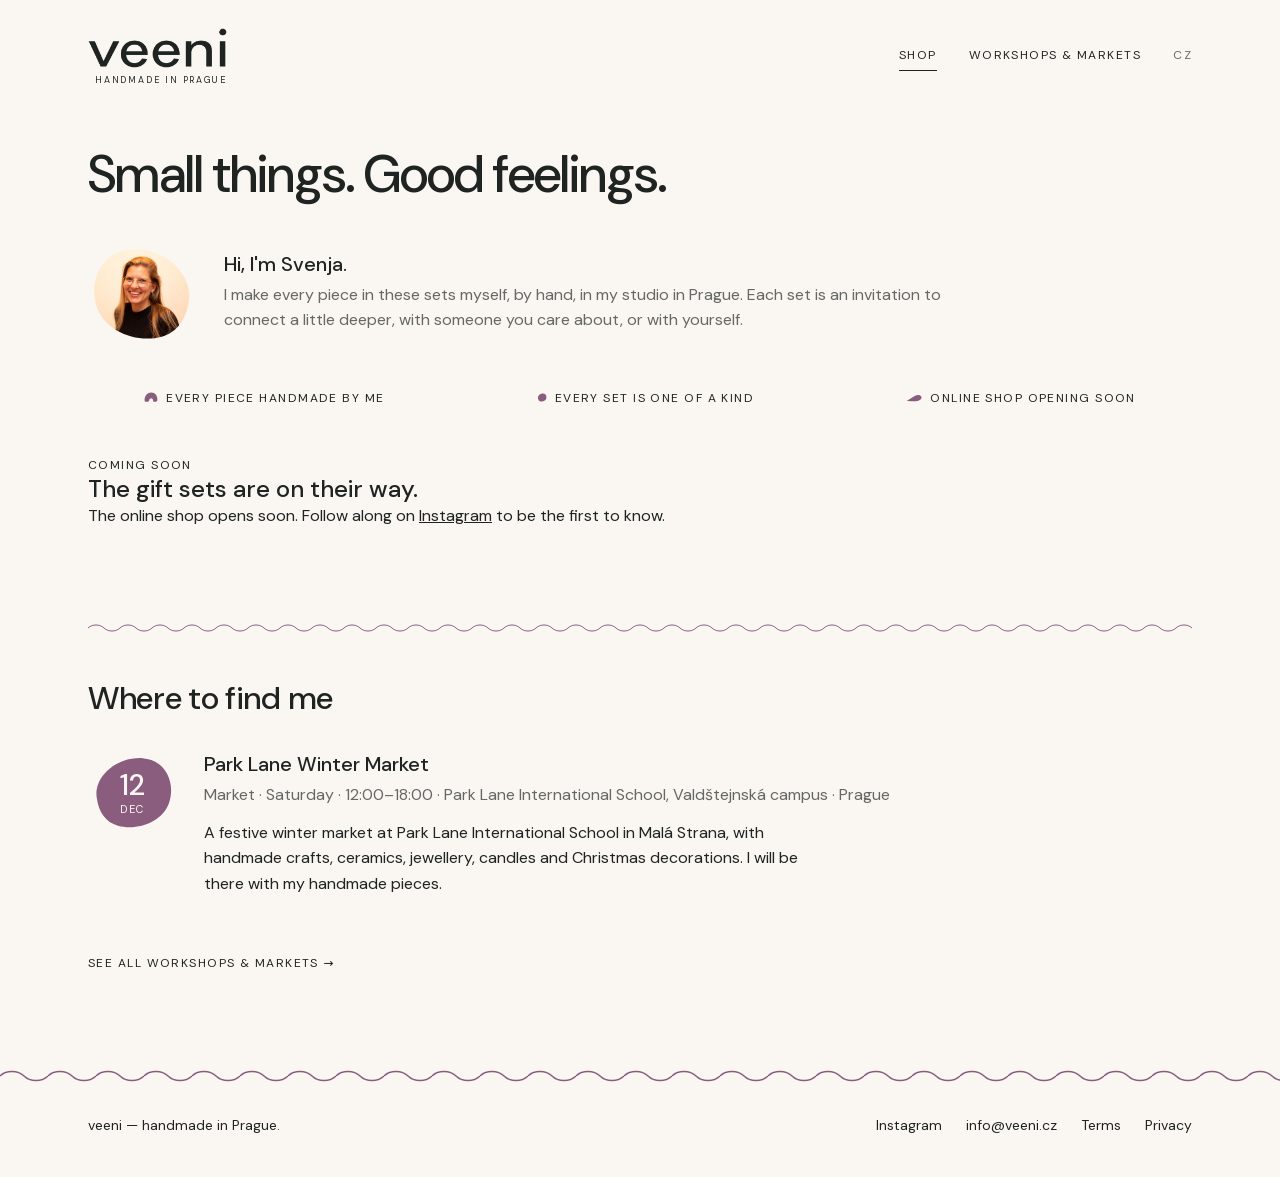
==== index.html @ 8007b158 "Shop page: only dates in the next two weeks Co-Authored-By: Claude Opus 5.5 <noreply@anthropic.com>" ====
<!doctype html>
<html lang="en">
<head>
  <meta charset="utf-8">
  <meta name="viewport" content="width=device-width, initial-scale=1">
  <title>veeni · Handmade in Prague</title>
  <meta name="description" content="Handmade gift sets from Prague. Small things. Good feelings.">
  <meta property="og:type" content="website">
  <meta property="og:site_name" content="veeni">
  <meta property="og:title" content="veeni · Handmade in Prague">
  <meta property="og:description" content="Handmade gift sets from Prague. Small things. Good feelings.">
  <meta property="og:image" content="https://veeni.cz/images/share.jpg">
  <meta property="og:image:width" content="1200">
  <meta property="og:image:height" content="630">
  <meta name="twitter:card" content="summary_large_image">
  <link rel="icon" href="images/favicon-plum.svg?v=2" type="image/svg+xml">
  <link rel="stylesheet" href="assets/style.css?v=117">
</head>
<body data-page="shop" data-title="title.shop">
  <main class="wrap">
    <div class="page-head">
      <h1 data-t="home.title" data-split></h1>
    </div>
    <section class="hello">
      <img src="images/svenja.jpg" alt="Svenja" width="112" height="112">
      <div>
        <h2 data-t="home.helloTitle"></h2>
        <p data-t="home.hello"></p>
      </div>
    </section>
    <ul class="promises label">
      <li data-t="home.promise1"></li>
      <li data-t="home.promise2"></li>
      <li data-t="home.promise3" id="promise-shipping"></li>
    </ul>
    <div class="set-grid" id="set-grid"></div>

    <!-- Filled by shop.js with the next few workshops and markets; stays hidden when nothing is coming up. -->
    <section class="next-workshop" id="next-workshop" hidden>
      <h2 data-t="home.workshopTitle"></h2>
      <div class="events" id="next-workshop-event"></div>
      <p class="next-workshop-all"><a class="label" href="calendar.html"><span data-t="home.workshopAll"></span> →</a></p>
    </section>
  </main>

  <script src="assets/config.js?v=117"></script>
  <script src="assets/i18n.js?v=117"></script>
  <script src="assets/site.js?v=117"></script>
  <script src="assets/shop.js?v=117"></script>
</body>
</html>
---- assets/style.css ----
/* DM Sans, served from the site itself (no request to Google). One variable file per character set,
   covering weights 400 and 500; licence in fonts/OFL.txt. */
@font-face {
  font-family: "DM Sans";
  font-style: normal;
  font-weight: 400 500;
  font-display: swap;
  src: url("fonts/dm-sans-latin-ext.woff2") format("woff2");
  unicode-range: U+0100-02BA, U+02BD-02C5, U+02C7-02CC, U+02CE-02D7, U+02DD-02FF, U+0304, U+0308, U+0329, U+1D00-1DBF, U+1E00-1E9F, U+1EF2-1EFF, U+2020, U+20A0-20AB, U+20AD-20C4, U+2113, U+2C60-2C7F, U+A720-A7FF;
}

@font-face {
  font-family: "DM Sans";
  font-style: normal;
  font-weight: 400 500;
  font-display: swap;
  src: url("fonts/dm-sans-latin.woff2") format("woff2");
  unicode-range: U+0000-00FF, U+0131, U+0152-0153, U+02BB-02BC, U+02C6, U+02DA, U+02DC, U+0304, U+0308, U+0329, U+2000-206F, U+20AC, U+2122, U+2191, U+2193, U+2212, U+2215, U+FEFF, U+FFFD;
}

:root {
  --paper: #FAF7F2;
  --white: #FFFFFF;
  --ink: #1F2422;
  --ink-soft: rgba(31, 36, 34, 0.68);
  --kraft-light: #ECE4D7;
  --line: #C8BBA7;
  --line-dark: #B6A78F;
  --plum: #8A5C7D;
  --overlay: rgba(31, 36, 34, 0.32);
  --danger: #8C2828;

  /* Signature shapes from the brand board, used as masks so their colour comes from the tokens above. */
  --shape-pebble: url("data:image/svg+xml,%3Csvg xmlns='http://www.w3.org/2000/svg' viewBox='0 0 100 90'%3E%3Cpath d='M10 52C6 28 32 4 62 6c26 2 38 28 30 52-8 22-36 32-58 26C20 80 12 68 10 52Z'/%3E%3C/svg%3E");
  --shape-pebble-mirrored: url("data:image/svg+xml,%3Csvg xmlns='http://www.w3.org/2000/svg' viewBox='0 0 100 90'%3E%3Cpath d='M90 52C94 28 68 4 38 6c-26 2-38 28-30 52 8 22 36 32 58 26C80 80 88 68 90 52Z'/%3E%3C/svg%3E");
  --shape-arch: url("data:image/svg+xml,%3Csvg xmlns='http://www.w3.org/2000/svg' viewBox='0 0 100 72'%3E%3Cpath d='M4 63C2 31 21 4 51 4c30 0 47 24 45 56q-1 10-10 10H71q-6 0-6-7c0-11-6-18-14-18s-14 7-15 17q0 8-8 8H12Q4 70 4 63Z'/%3E%3C/svg%3E");
  --shape-leaf: url("data:image/svg+xml,%3Csvg xmlns='http://www.w3.org/2000/svg' viewBox='0 0 100 50'%3E%3Cpath d='M3 42C28 34 48 8 76 6c14-1 22 8 21 18-2 14-20 22-42 22-18 0-36-1-52-4Z'/%3E%3C/svg%3E");
  --shape-wave: url("data:image/svg+xml,%3Csvg xmlns='http://www.w3.org/2000/svg' viewBox='0 0 48 12'%3E%3Cpath d='M0 6c6-6 18-6 24 0s18 6 24 0' fill='none' stroke='black' stroke-width='1.5'/%3E%3C/svg%3E");

  --font: "DM Sans", system-ui, sans-serif;
  --gutter: clamp(16px, 4vw, 48px);
  --max: 1200px;
}

*,
*::before,
*::after {
  box-sizing: border-box;
}

/* Page transitions (Chrome, Edge, Safari): a soft fade between pages, and the gift set photo
   glides from the shop grid into place. Off for people who prefer reduced motion. */
@media (prefers-reduced-motion: no-preference) {
  @view-transition {
    navigation: auto;
  }
}

::view-transition-old(root),
::view-transition-new(root) {
  animation-duration: 0.25s;
}

::view-transition-group(set-photo) {
  animation-duration: 0.45s;
  animation-timing-function: cubic-bezier(0.2, 0.7, 0.2, 1);
}

.site-header {
  view-transition-name: site-header;
}

.set-photo-main {
  view-transition-name: set-photo;
}

/* The gift set text and the smaller photos fade in together while the main photo glides into place. */
@media (prefers-reduced-motion: no-preference) {
  .set-info.is-filled,
  .set-photos .photo:not(.set-photo-main) {
    animation: veeni-fade 0.4s ease-out 0.1s both;
  }
}

@keyframes veeni-fade {
  from {
    opacity: 0;
  }
}

html {
  -webkit-text-size-adjust: 100%;
}

body {
  margin: 0;
  background: var(--paper);
  color: var(--ink);
  font: 400 16px/1.6 var(--font);
  -webkit-font-smoothing: antialiased;
  /* Safety net: the hidden bag panel must never let the page shift sideways on phones. */
  overflow-x: clip;
}

img {
  display: block;
  max-width: 100%;
}

a {
  color: inherit;
}

h1,
h2,
h3 {
  font-weight: 500;
  line-height: 1.15;
  margin: 0;
}

p {
  margin: 0;
}

button,
input,
select {
  font: inherit;
  color: inherit;
  letter-spacing: inherit;
  text-transform: inherit;
}

:focus-visible {
  outline: 2px solid var(--ink);
  outline-offset: 2px;
}

.label {
  font-size: 12px;
  letter-spacing: 0.12em;
  text-transform: uppercase;
}

.muted {
  color: var(--ink-soft);
}

.wrap {
  max-width: var(--max);
  margin: 0 auto;
  padding-left: var(--gutter);
  padding-right: var(--gutter);
}

main {
  min-height: 60vh;
  padding-bottom: 96px;
}

/* Test mode band */

.test-band {
  margin: 0;
  padding: 8px var(--gutter);
  background: var(--plum);
  color: var(--paper);
  text-align: center;
}

.test-band a {
  color: inherit;
}

/* Header */

.site-header .wrap {
  display: flex;
  align-items: center;
  justify-content: space-between;
  gap: 24px;
  padding-top: 28px;
  padding-bottom: 28px;
}

.site-logo {
  display: inline-flex;
  flex-direction: column;
  align-items: flex-start;
  gap: 8px;
  text-decoration: none;
}

.site-logo img {
  height: 40px;
  width: auto;
}

/* Lockup from the brand board: wordmark with "HANDMADE IN PRAGUE" underneath */
/* Font size is fitted to the logo width by site.js (fitTagline); 9px is the starting point. */
.site-tagline {
  display: block;
  font-size: 9px;
  line-height: 1;
  letter-spacing: 0.2em;
  text-transform: uppercase;
  white-space: nowrap;
  margin-right: -0.2em;
}

.site-nav {
  display: flex;
  flex-wrap: wrap;
  align-items: center;
  gap: clamp(14px, 3vw, 32px);
}

.site-nav a,
.site-nav button {
  white-space: nowrap;
  background: none;
  border: 0;
  padding: 4px 0;
  cursor: pointer;
  text-decoration: none;
  border-bottom: 1px solid transparent;
}

.site-nav a:hover,
.site-nav button:hover,
.site-nav a[aria-current="page"] {
  border-bottom-color: var(--ink);
}

.bag-toggle {
  position: relative;
  display: inline-flex;
  align-items: center;
}

.bag-toggle svg {
  display: block;
}

.site-nav .bag-toggle:hover {
  border-bottom-color: transparent;
  opacity: 0.7;
}

.bag-count {
  position: absolute;
  top: -2px;
  right: -8px;
  min-width: 16px;
  height: 16px;
  padding: 0 4px;
  border-radius: 8px;
  background: var(--ink);
  color: var(--paper);
  font-size: 10px;
  line-height: 16px;
  letter-spacing: 0;
  text-align: center;
}

.bag-count:empty {
  display: none;
}

.lang-switch {
  color: var(--ink-soft);
}

/* Page heads */

.page-head {
  padding: 32px 0 40px;
  max-width: 40rem;
}

.page-head h1 {
  font-size: clamp(32px, 5vw, 52px);
  letter-spacing: -0.02em;
}

.page-head .label {
  margin-bottom: 16px;
}

.page-head p:last-child {
  margin-top: 16px;
  font-size: 18px;
}

/* Next workshop on the shop page */

.next-workshop {
  margin-top: 96px;
}

.next-workshop::before {
  content: "";
  display: block;
  height: 8px;
  margin-bottom: 48px;
  background: var(--plum);
  -webkit-mask: var(--shape-wave) left center / 32px 8px repeat-x;
  mask: var(--shape-wave) left center / 32px 8px repeat-x;
}

.next-workshop h2 {
  font-size: clamp(24px, 3vw, 32px);
  letter-spacing: -0.01em;
}

.next-workshop .events {
  margin-top: 8px;
}

.next-workshop-all {
  margin-top: 24px;
}

.next-workshop-all a {
  text-decoration: none;
}

.next-workshop-all a:hover {
  text-decoration: underline;
  text-underline-offset: 4px;
}

/* Personal hello */

.hello {
  display: flex;
  align-items: center;
  gap: 24px;
  max-width: 56rem;
  margin-top: -8px;
}

.hello img {
  width: 112px;
  height: 112px;
  object-fit: cover;
  flex: none;
  -webkit-mask: var(--shape-pebble-mirrored) center / 100% 100% no-repeat;
  mask: var(--shape-pebble-mirrored) center / 100% 100% no-repeat;
}

.hello h2 {
  font-size: 20px;
  margin-bottom: 6px;
}

.hello p {
  color: var(--ink-soft);
}

.promises {
  display: flex;
  flex-wrap: wrap;
  justify-content: space-around;
  text-align: center;
  gap: 8px 40px;
  margin: 40px 0 48px;
  padding: 0;
  list-style: none;
}

.promises li::before,
.pick:has(input:checked) .pick-name::before {
  content: "";
  display: inline-block;
  width: 10px;
  height: 9px;
  margin-right: 8px;
  background: var(--plum);
  -webkit-mask: var(--shape-pebble) center / contain no-repeat;
  mask: var(--shape-pebble) center / contain no-repeat;
}

.pick:has(input:checked) .pick-name::before {
  margin-right: 6px;
}

/* Each promise gets its own signature shape: arch, pebble, leaf */

.promises li:nth-child(1)::before {
  width: 14px;
  height: 10px;
  -webkit-mask-image: var(--shape-arch);
  mask-image: var(--shape-arch);
}

.promises li:nth-child(3)::before {
  width: 16px;
  height: 8px;
  -webkit-mask-image: var(--shape-leaf);
  mask-image: var(--shape-leaf);
}

/* Buttons */

.button {
  display: inline-flex;
  align-items: center;
  justify-content: center;
  min-height: 52px;
  padding: 0 28px;
  border: 1px solid var(--line);
  background: var(--line);
  color: var(--ink);
  cursor: pointer;
  text-decoration: none;
  transition: background-color 0.2s ease, border-color 0.2s ease;
}

.button:hover {
  background: var(--line-dark);
  border-color: var(--line-dark);
}

.button.secondary {
  background: transparent;
  border-color: var(--ink);
}

.button.secondary:hover {
  background: var(--line);
  border-color: var(--line);
}

.button[disabled] {
  cursor: default;
  background: var(--kraft-light);
  border-color: var(--kraft-light);
  color: var(--ink-soft);
}

.button.block {
  width: 100%;
}

/* Photo placeholder */

.photo {
  position: relative;
  aspect-ratio: 4 / 3;
  background: var(--kraft-light);
  overflow: hidden;
}

.photo img {
  width: 100%;
  height: 100%;
  object-fit: cover;
}

.photo-placeholder {
  position: absolute;
  inset: 0;
  display: grid;
  place-items: center;
  color: var(--line);
}

.tag {
  position: absolute;
  top: 12px;
  left: 12px;
  background: var(--paper);
  padding: 4px 10px;
}

/* Shop grid */

.set-grid {
  display: grid;
  grid-template-columns: repeat(2, minmax(0, 1fr));
  gap: 48px var(--gutter);
}

.set-card {
  text-decoration: none;
}

.set-card .photo {
  margin-bottom: 20px;
}

.set-card h2 {
  font-size: 22px;
}

.set-card .muted {
  margin-top: 6px;
}

.set-card .price {
  margin-top: 12px;
}

.set-card:hover h2 {
  text-decoration: underline;
  text-underline-offset: 4px;
  text-decoration-thickness: 1px;
}

/* Gift set page */

.set-back {
  display: inline-block;
  margin: 16px 0 24px;
  text-decoration: none;
  color: var(--ink-soft);
}

.set-back:hover {
  color: var(--ink);
}

.set-layout {
  display: grid;
  grid-template-columns: minmax(0, 7fr) minmax(0, 5fr);
  gap: clamp(32px, 5vw, 80px);
  align-items: start;
}

.set-photos {
  display: grid;
  grid-template-columns: repeat(2, minmax(0, 1fr));
  gap: 12px;
}

.set-photos .photo:first-child {
  grid-column: 1 / -1;
}

.set-info {
  position: sticky;
  top: 32px;
}

.set-info h1 {
  font-size: clamp(28px, 3.6vw, 40px);
  letter-spacing: -0.015em;
}

.set-info .tagline {
  margin-top: 12px;
  font-size: 18px;
}

.set-info .price {
  margin-top: 16px;
  font-size: 20px;
}

.inside {
  margin: 0;
  padding: 0;
  list-style: none;
}

/* Wave dividers between the items, like the one above the footer */
.inside li::after {
  content: "";
  display: block;
  height: 8px;
  background: var(--plum);
  -webkit-mask: var(--shape-wave) left center / 32px 8px repeat-x;
  mask: var(--shape-wave) left center / 32px 8px repeat-x;
}

.inside-title {
  margin-top: 28px;
  margin-bottom: 10px;
}

.inside li {
  padding-top: 12px;
}

.inside li:first-child {
  padding-top: 0;
}

.inside li::after {
  margin-top: 12px;
}

/* Waves only between items: the footer wave closes the page. */
.inside li:last-child::after {
  display: none;
}

.inside li span {
  display: block;
  color: var(--ink-soft);
}

.picker {
  margin: 28px 0 0;
  padding: 0;
  border: 0;
  min-width: 0;
}

.picker legend {
  padding: 0;
  margin-bottom: 12px;
}

.picker-grid {
  display: grid;
  grid-template-columns: repeat(auto-fill, minmax(96px, 1fr));
  gap: 12px;
}

.pick {
  position: relative;
  display: block;
  cursor: pointer;
}

.pick input {
  position: absolute;
  opacity: 0;
}

.pick .photo {
  aspect-ratio: 4 / 3;
  margin-bottom: 8px;
  outline: 1px solid transparent;
  outline-offset: 3px;
}

.pick:hover .photo {
  outline-color: var(--line);
}

.pick:has(input:checked) .photo {
  outline: 2px solid var(--ink);
}

.pick:has(input:focus-visible) .photo {
  outline: 2px solid var(--ink);
  outline-offset: 5px;
}

.pick-name {
  display: block;
  font-weight: 500;
  font-size: 14px;
}

.pick-meta {
  display: block;
  color: var(--ink-soft);
  font-size: 13px;
  line-height: 1.35;
}

.pick.is-sold {
  cursor: default;
  color: var(--ink-soft);
}

.pick.is-sold .photo {
  opacity: 0.45;
}

.set-add {
  margin-top: 20px;
}

/* Bag drawer */

.bag-backdrop {
  position: fixed;
  inset: 0;
  background: var(--overlay);
  opacity: 0;
  pointer-events: none;
  transition: opacity 0.25s ease;
  z-index: 20;
}

.bag {
  position: fixed;
  top: 0;
  right: 0;
  bottom: 0;
  width: min(420px, 100%);
  background: var(--paper);
  display: flex;
  flex-direction: column;
  transform: translateX(100%);
  transition: transform 0.3s ease;
  z-index: 21;
}

.bag-open .bag-backdrop {
  opacity: 1;
  pointer-events: auto;
}

.bag-open .bag {
  transform: none;
}

.bag-open {
  overflow: hidden;
}

.bag-head {
  display: flex;
  justify-content: space-between;
  align-items: center;
  padding: 28px var(--gutter);
  border-bottom: 1px solid var(--line);
}

.bag-head button {
  background: none;
  border: 0;
  padding: 4px 0;
  cursor: pointer;
}

.bag-body {
  flex: 1;
  overflow-y: auto;
  padding: 0 var(--gutter);
}

.bag-empty {
  padding: 32px 0;
}

.bag-foot {
  padding: 24px var(--gutter) 28px;
  border-top: 1px solid var(--line);
}

/* Line items (bag and checkout) */

.line {
  display: grid;
  grid-template-columns: 72px minmax(0, 1fr) auto;
  gap: 16px;
  padding: 20px 0;
  border-bottom: 1px solid var(--line);
}

.line .photo {
  aspect-ratio: 1;
}

.line-visual .pebble-date {
  width: 72px;
  height: 64px;
}

.line-visual .pebble-date strong {
  font-size: 22px;
}

.qty {
  display: inline-flex;
  border: 1px solid var(--line);
}

.qty button {
  width: 32px;
  height: 32px;
  border: 0;
  background: none;
  cursor: pointer;
}

.qty button[disabled] {
  color: var(--line);
  cursor: default;
}

.qty span {
  min-width: 24px;
  display: grid;
  place-items: center;
}

.line-name {
  font-weight: 500;
}

.line-meta {
  color: var(--ink-soft);
  font-size: 14px;
}

.line-actions {
  display: flex;
  align-items: center;
  gap: 16px;
  margin-top: 10px;
  font-size: 14px;
}

.link-button {
  background: none;
  border: 0;
  padding: 0;
  color: var(--ink-soft);
  text-decoration: underline;
  text-underline-offset: 3px;
  cursor: pointer;
}

.totals {
  display: grid;
  gap: 6px;
}

.totals div {
  display: flex;
  justify-content: space-between;
}

.totals .grand {
  margin-top: 8px;
  padding-top: 12px;
  border-top: 1px solid var(--line);
  font-weight: 500;
}

.totals-note {
  margin: 12px 0 20px;
  font-size: 14px;
}

/* Checkout */

.checkout-layout {
  display: grid;
  grid-template-columns: minmax(0, 7fr) minmax(0, 5fr);
  gap: clamp(32px, 5vw, 80px);
  align-items: start;
}

.fields {
  display: grid;
  grid-template-columns: repeat(2, minmax(0, 1fr));
  gap: 20px 16px;
  margin-top: 24px;
}

.field.full {
  grid-column: 1 / -1;
}

.field label {
  display: block;
  margin-bottom: 8px;
}

.field input {
  width: 100%;
  height: 52px;
  padding: 0 14px;
  border: 1px solid var(--line);
  border-radius: 0;
  background: var(--white);
}

.field input:focus {
  border-color: var(--ink);
  outline: none;
  box-shadow: inset 0 0 0 1px var(--ink);
}

.check {
  display: flex;
  gap: 12px;
  align-items: flex-start;
  margin-top: 20px;
}

.check input {
  width: 20px;
  height: 20px;
  margin: 2px 0 0;
  accent-color: var(--ink);
  flex: none;
}

.form-error {
  margin-top: 20px;
  color: var(--danger);
}

.summary {
  border: 1px solid var(--line);
  padding: 28px;
}

.summary .line:first-of-type {
  border-top: 1px solid var(--line);
  margin-top: 16px;
}

.summary .totals {
  margin-top: 20px;
}

.summary .button {
  margin-top: 24px;
}

/* Payment and thank you */

.narrow {
  max-width: 34rem;
}

.payment-head {
  padding-bottom: 32px;
  max-width: none;
}

.payment-layout {
  display: grid;
  grid-template-columns: 320px minmax(0, 420px);
  grid-template-areas:
    "qr facts"
    "save done"
    "hint .";
  column-gap: clamp(32px, 5vw, 72px);
  row-gap: 12px;
  align-items: start;
}

.payment-qr {
  grid-area: qr;
  width: 100%;
  aspect-ratio: 1;
  border: 1px solid var(--line);
  padding: 12px;
  background: var(--white);
}

.payment-save {
  grid-area: save;
}

.payment-done {
  grid-area: done;
}

/* What happens next: a calm full-width row under the payment */

.next-steps {
  margin-top: 64px;
}

.next-steps::before {
  content: "";
  display: block;
  height: 8px;
  margin-bottom: 40px;
  background: var(--plum);
  -webkit-mask: var(--shape-wave) left center / 32px 8px repeat-x;
  mask: var(--shape-wave) left center / 32px 8px repeat-x;
}

.next-steps ol {
  display: grid;
  grid-template-columns: repeat(3, minmax(0, 1fr));
  gap: 32px;
  margin: 20px 0 0;
  padding: 0;
  list-style: none;
}

.next-steps li {
  color: var(--ink-soft);
}

.next-steps li span {
  display: block;
  margin-bottom: 8px;
  color: var(--plum);
  font-size: 28px;
  font-weight: 500;
  line-height: 1;
}

.payment-hint {
  grid-area: hint;
  font-size: 13px;
  line-height: 1.45;
}

.payment-qr img {
  width: 100%;
  height: 100%;
  object-fit: contain;
}

.payment-facts {
  grid-area: facts;
  align-self: stretch;
  display: flex;
  flex-direction: column;
  margin: 0;
}

/* The rows share the QR code's height, so both columns end on the same line. */
.payment-facts div {
  flex: 1;
  display: flex;
  justify-content: space-between;
  align-items: center;
  gap: 16px;
  padding: 14px 0;
}

/* Lines only between the rows, not above or below them */
.payment-facts div + div {
  border-top: 1px solid var(--line);
}

.payment-facts dt {
  color: var(--ink-soft);
}

.payment-facts dd {
  margin: 0;
  font-weight: 500;
}

/* Thank you */

.thanks {
  max-width: 36rem;
  margin: 0 auto;
  padding: 64px 0 0;
  text-align: center;
}

.thanks-shapes {
  display: flex;
  justify-content: center;
  align-items: flex-end;
  gap: 14px;
  margin-bottom: 32px;
}

.thanks-shapes span {
  display: block;
  background: var(--plum);
}

.thanks-shapes .shape-arch {
  width: 70px;
  height: 50px;
  -webkit-mask: var(--shape-arch) center / contain no-repeat;
  mask: var(--shape-arch) center / contain no-repeat;
}

.thanks h1 {
  font-size: clamp(36px, 6vw, 56px);
  letter-spacing: -0.02em;
}

.thanks-lead {
  margin-top: 20px;
  font-size: 18px;
}

.thanks-order {
  margin-top: 16px;
  color: var(--ink-soft);
}

.thanks-note {
  margin: 56px 0 0;
  padding: 40px 0;
}

.thanks-note::before,
.thanks-stay::before {
  content: "";
  display: block;
  height: 8px;
  margin-bottom: 40px;
  background: var(--plum);
  -webkit-mask: var(--shape-wave) center / 32px 8px repeat-x;
  mask: var(--shape-wave) center / 32px 8px repeat-x;
}

.thanks-note img {
  width: 96px;
  height: 96px;
  margin: 0 auto 24px;
  object-fit: cover;
  -webkit-mask: var(--shape-pebble-mirrored) center / 100% 100% no-repeat;
  mask: var(--shape-pebble-mirrored) center / 100% 100% no-repeat;
}

.thanks-note p {
  color: var(--ink-soft);
  font-size: 17px;
  line-height: 1.7;
}

.thanks-note .thanks-sign {
  margin-top: 16px;
  color: var(--ink);
  font-weight: 500;
}

.thanks-stay h2 {
  margin-bottom: 20px;
}

.thanks-links {
  display: flex;
  flex-wrap: wrap;
  justify-content: center;
  gap: 12px;
}

.not-found-links {
  margin-top: 40px;
}

.thanks-stay p {
  margin-top: 24px;
}

/* Calendar */

.events h2 {
  margin: 48px 0 0;
  padding-bottom: 16px;
  border-bottom: 1px solid var(--line);
}

/* The first label follows the page intro, which already has its own space. */
.events > h2:first-child {
  margin-top: 0;
}

.event {
  display: grid;
  grid-template-columns: 88px minmax(0, 1fr) auto;
  gap: 28px;
  align-items: start;
  padding: 28px 0;
  /* Linked from the shop page: leave some room above when scrolled to. */
  scroll-margin-top: 24px;
}

/* Lines only between events, never around a single one. */
.event + .event {
  border-top: 1px solid var(--line);
}

/* Date inside a plum pebble: filled for upcoming, outlined for past */

.pebble-date {
  position: relative;
  display: grid;
  place-items: center;
  width: 88px;
  height: 78px;
  color: var(--paper);
  text-align: center;
  line-height: 1;
}

.pebble-date svg {
  position: absolute;
  inset: 0;
  width: 100%;
  height: 100%;
}

.pebble-date path {
  fill: var(--plum);
}

.pebble-date > span {
  position: relative;
}

.pebble-date strong {
  display: block;
  font-size: 30px;
  font-weight: 500;
}

.pebble-date .label {
  display: block;
  margin-top: 4px;
  font-size: 11px;
}

.pebble-date.is-outline {
  color: var(--ink-soft);
}

.pebble-date.is-outline path {
  fill: none;
  stroke: var(--plum);
  stroke-width: 1.5;
  vector-effect: non-scaling-stroke;
}

.event-book {
  min-width: 180px;
  text-align: right;
}

.event-book .button {
  margin-top: 12px;
}

.event h3 {
  font-size: 20px;
}

.event-link {
  color: inherit;
  text-decoration: none;
}

.event-link:hover {
  text-decoration: underline;
}

.event-meta {
  margin-top: 6px;
  color: var(--ink-soft);
}

.event-text {
  margin-top: 12px;
  max-width: 38rem;
}

.event.is-past {
  color: var(--ink-soft);
}

.events-none {
  padding: 28px 0;
}

/* Legal text */

.legal {
  max-width: 42rem;
}

.legal h2 {
  font-size: 20px;
  margin: 40px 0 12px;
}

.legal h2:first-child {
  margin-top: 0;
}

.legal p,
.legal ul {
  margin: 0 0 12px;
}

.legal-draft {
  border: 1px solid var(--line);
  padding: 16px 20px;
  margin-bottom: 32px;
}

/* Consent banner */

.consent {
  position: fixed;
  left: var(--gutter);
  right: var(--gutter);
  bottom: var(--gutter);
  z-index: 30;
  max-width: 34rem;
  margin-left: auto;
  padding: 20px 24px;
  background: var(--paper);
  border: 1px solid var(--line);
  font-size: 14px;
}

.consent-actions {
  display: flex;
  justify-content: flex-end;
  gap: 8px;
  margin-top: 16px;
}

.consent-actions .button {
  min-height: 44px;
  padding: 0 20px;
}

/* Footer */

.site-footer::before {
  content: "";
  display: block;
  height: 12px;
  background: var(--plum);
  -webkit-mask: var(--shape-wave) left center / 48px 12px repeat-x;
  mask: var(--shape-wave) left center / 48px 12px repeat-x;
}

.site-footer .wrap {
  display: flex;
  flex-wrap: wrap;
  justify-content: space-between;
  gap: 16px 32px;
  padding-top: 32px;
  padding-bottom: 40px;
  font-size: 14px;
}

.site-footer nav {
  display: flex;
  flex-wrap: wrap;
  gap: 12px 24px;
}

.site-footer a {
  text-decoration: none;
}

.site-footer a:hover {
  text-decoration: underline;
  text-underline-offset: 3px;
}

/* Small screens */

@media (max-width: 800px) {

  .set-grid,
  .set-layout,
  .checkout-layout {
    grid-template-columns: minmax(0, 1fr);
  }

  .set-info {
    position: static;
  }

  .set-photos {
    display: flex;
    gap: 8px;
    overflow-x: auto;
    scroll-snap-type: x mandatory;
    margin: 0 calc(var(--gutter) * -1);
    padding: 0 var(--gutter);
    scrollbar-width: none;
  }

  .set-photos .photo {
    flex: 0 0 82%;
    scroll-snap-align: center;
  }

  .event {
    grid-template-columns: 72px minmax(0, 1fr);
  }

  .event .button {
    grid-column: 2;
    justify-self: start;
  }

  .event h3 {
  font-size: 20px;
}

.event-meta {
  margin-top: 6px;
  color: var(--ink-soft);
}

.event-text {
  margin-top: 12px;
  max-width: 38rem;
}

.event.is-past {
  color: var(--ink-soft);
}

/* Legal text */

.legal {
  max-width: 42rem;
}

.legal h2 {
  font-size: 20px;
  margin: 40px 0 12px;
}

.legal h2:first-child {
  margin-top: 0;
}

.legal p,
.legal ul {
  margin: 0 0 12px;
}

.legal-draft {
  border: 1px solid var(--line);
  padding: 16px 20px;
  margin-bottom: 32px;
}

/* Footer */

.site-footer::before {
  content: "";
  display: block;
  height: 12px;
  background: var(--plum);
  -webkit-mask: var(--shape-wave) left center / 48px 12px repeat-x;
  mask: var(--shape-wave) left center / 48px 12px repeat-x;
}

.site-footer .wrap {
  display: flex;
  flex-wrap: wrap;
  justify-content: space-between;
  gap: 16px 32px;
  padding-top: 32px;
  padding-bottom: 40px;
  font-size: 14px;
}

.site-footer nav {
  display: flex;
  flex-wrap: wrap;
  gap: 12px 24px;
}

.site-footer a {
  text-decoration: none;
}

.site-footer a:hover {
  text-decoration: underline;
  text-underline-offset: 3px;
}

/* Small screens */

@media (max-width: 800px) {

  .set-grid,
  .set-layout,
  .checkout-layout {
    grid-template-columns: minmax(0, 1fr);
  }

  .set-info {
    position: static;
  }

  .set-photos {
    display: flex;
    gap: 8px;
    overflow-x: auto;
    scroll-snap-type: x mandatory;
    margin: 0 calc(var(--gutter) * -1);
    padding: 0 var(--gutter);
    scrollbar-width: none;
  }

  .set-photos .photo {
    flex: 0 0 82%;
    scroll-snap-align: center;
  }

  .event {
    grid-template-columns: 72px minmax(0, 1fr);
    gap: 20px;
  }

  .event .pebble-date {
    width: 72px;
    height: 64px;
  }

  .event .pebble-date strong {
    font-size: 24px;
  }

  .event-book {
    grid-column: 2;
    text-align: left;
    min-width: 0;
  }
}

@media (max-width: 560px) {

  /* Phones: just the logo, the language switch and the bag. The shop is the logo link,
     workshops are reached from the shop page. */
  .site-header .wrap {
    flex-wrap: nowrap;
    padding-top: 20px;
    padding-bottom: 20px;
  }

  .site-logo img {
    height: 32px;
  }

  .site-nav {
    flex-wrap: nowrap;
    gap: 20px;
  }

  .site-nav > a {
    display: none;
  }

  .picker-grid {
    grid-template-columns: repeat(4, minmax(0, 1fr));
    gap: 8px;
  }

  .pick-name {
    font-size: 13px;
  }

  .site-tagline {
    font-size: 7px;
  }

  .fields {
    grid-template-columns: minmax(0, 1fr);
  }

  .payment-layout {
    grid-template-columns: minmax(0, 1fr);
    grid-template-areas:
      "qr"
      "save"
      "hint"
      "facts"
      "done";
  }

  .payment-qr {
    max-width: 320px;
    justify-self: center;
  }

  .payment-facts {
    margin-top: 20px;
  }

  .next-steps ol {
    grid-template-columns: minmax(0, 1fr);
    gap: 20px;
  }

  /* Phones: the headline breaks between its two sentences ("Small things." / "Good feelings."). */
  .page-head h1 .sentence {
    display: block;
  }

  /* Shop page on phones: a plum drop beside the headline, fully on screen. */
  [data-page="shop"] .page-head h1 {
    position: relative;
  }

  [data-page="shop"] .page-head h1::after {
    content: "";
    position: absolute;
    right: 4px;
    top: 50%;
    width: 80px;
    height: 40px;
    /* Mirrored, so the round end faces the text and the tip runs off the edge. */
    transform: translateY(-50%) scaleX(-1) rotate(-18deg);
    background: var(--plum);
    -webkit-mask: var(--shape-leaf) center / contain no-repeat;
    mask: var(--shape-leaf) center / contain no-repeat;
  }

  /* Phones: a small avatar next to "Hi, I'm Svenja.", the full note below across the width.
     The promises are left out on phones to keep the way to the gift sets short. */
  .hello {
    display: grid;
    grid-template-columns: 44px minmax(0, 1fr);
    align-items: center;
    gap: 10px 12px;
    margin-top: 0;
  }

  .hello > div {
    display: contents;
  }

  .hello img {
    width: 44px;
    height: 44px;
  }

  .hello h2 {
    margin: 0;
  }

  .hello p {
    grid-column: 1 / -1;
  }

  .promises {
    display: none;
  }

  main {
    padding-bottom: 56px;
  }

  /* The workshop on the shop page shows just its date and title on phones.
     The whole row links to the workshop on the calendar page, where the details and sign-up are. */
  .next-workshop .event-meta,
  .next-workshop .event-text,
  .next-workshop .event-book {
    display: none;
  }

  .next-workshop .event {
    position: relative;
    align-items: center;
    padding-bottom: 0;
  }

  .next-workshop .event-link::after {
    content: "";
    position: absolute;
    inset: 0;
  }

  .next-workshop-all {
    margin-top: 32px;
  }

  .next-workshop {
    margin-top: 48px;
  }

  .next-workshop::before {
    margin-bottom: 32px;
  }

  .hello ~ .set-grid {
    margin-top: 40px;
  }

  .summary {
    padding: 20px;
  }
}

@media (prefers-reduced-motion: reduce) {

  * {
    transition: none !important;
  }
}


/* Coming soon (config.comingSoon): the note that stands in for the gift sets on the shop page. */
.coming-soon { margin: 2.5rem 0 1rem; padding: 2rem 0; border-top: 1px solid var(--line); border-bottom: 1px solid var(--line); text-align: center; }
.coming-soon h2 { margin: 0.6rem 0 0.5rem; }
.coming-soon p { margin: 0; }
.coming-soon a { text-decoration: underline; text-underline-offset: 0.15em; }
.coming-soon-note { margin: 0.6rem 0 0; }
.coming-soon-note a { text-decoration: underline; text-underline-offset: 0.15em; }
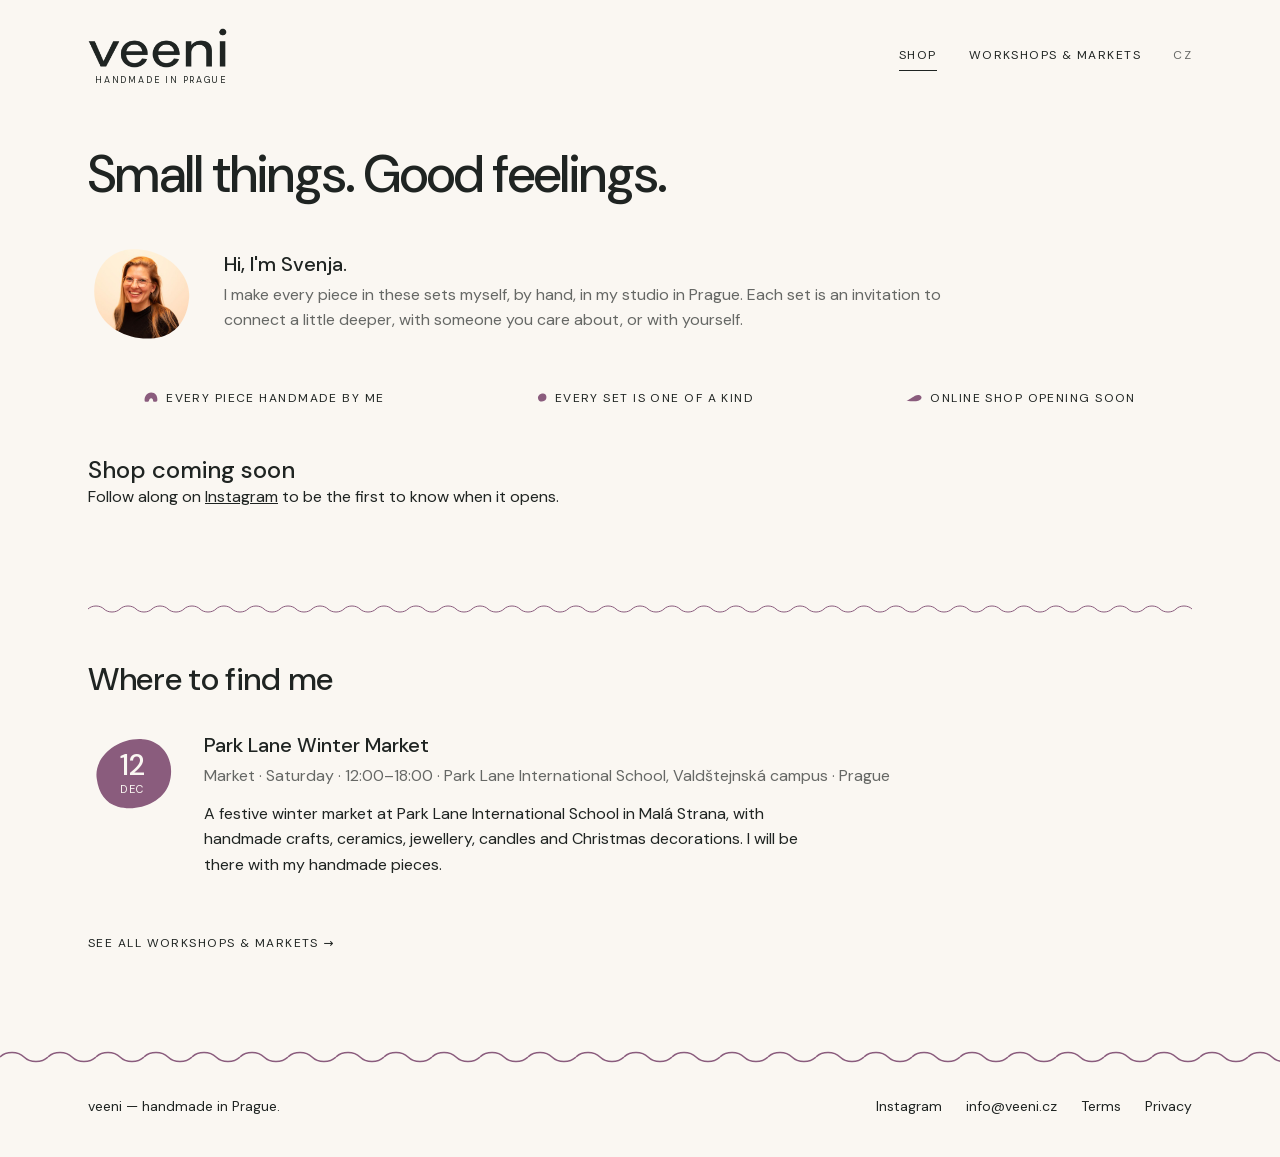
==== commit de21b974: "Coming-soon note: 'Shop coming soon' Co-Authored-By: Claude Opus 5.5 <noreply@anthropic.com>" ====
--- a/index.html
+++ b/index.html
@@ -14,7 +14,7 @@
   <meta property="og:image:height" content="630">
   <meta name="twitter:card" content="summary_large_image">
   <link rel="icon" href="images/favicon-plum.svg?v=2" type="image/svg+xml">
-  <link rel="stylesheet" href="assets/style.css?v=117">
+  <link rel="stylesheet" href="assets/style.css?v=118">
 </head>
 <body data-page="shop" data-title="title.shop">
   <main class="wrap">
@@ -43,9 +43,9 @@
     </section>
   </main>
 
-  <script src="assets/config.js?v=117"></script>
-  <script src="assets/i18n.js?v=117"></script>
-  <script src="assets/site.js?v=117"></script>
-  <script src="assets/shop.js?v=117"></script>
+  <script src="assets/config.js?v=118"></script>
+  <script src="assets/i18n.js?v=118"></script>
+  <script src="assets/site.js?v=118"></script>
+  <script src="assets/shop.js?v=118"></script>
 </body>
 </html>
--- a/assets/style.css
+++ b/assets/style.css
@@ -1693,7 +1693,7 @@
 
 /* Coming soon (config.comingSoon): the note that stands in for the gift sets on the shop page. */
 .coming-soon { margin: 2.5rem 0 1rem; padding: 2rem 0; border-top: 1px solid var(--line); border-bottom: 1px solid var(--line); text-align: center; }
-.coming-soon h2 { margin: 0.6rem 0 0.5rem; }
+.coming-soon h2 { margin: 0 0 0.5rem; }
 .coming-soon p { margin: 0; }
 .coming-soon a { text-decoration: underline; text-underline-offset: 0.15em; }
 .coming-soon-note { margin: 0.6rem 0 0; }
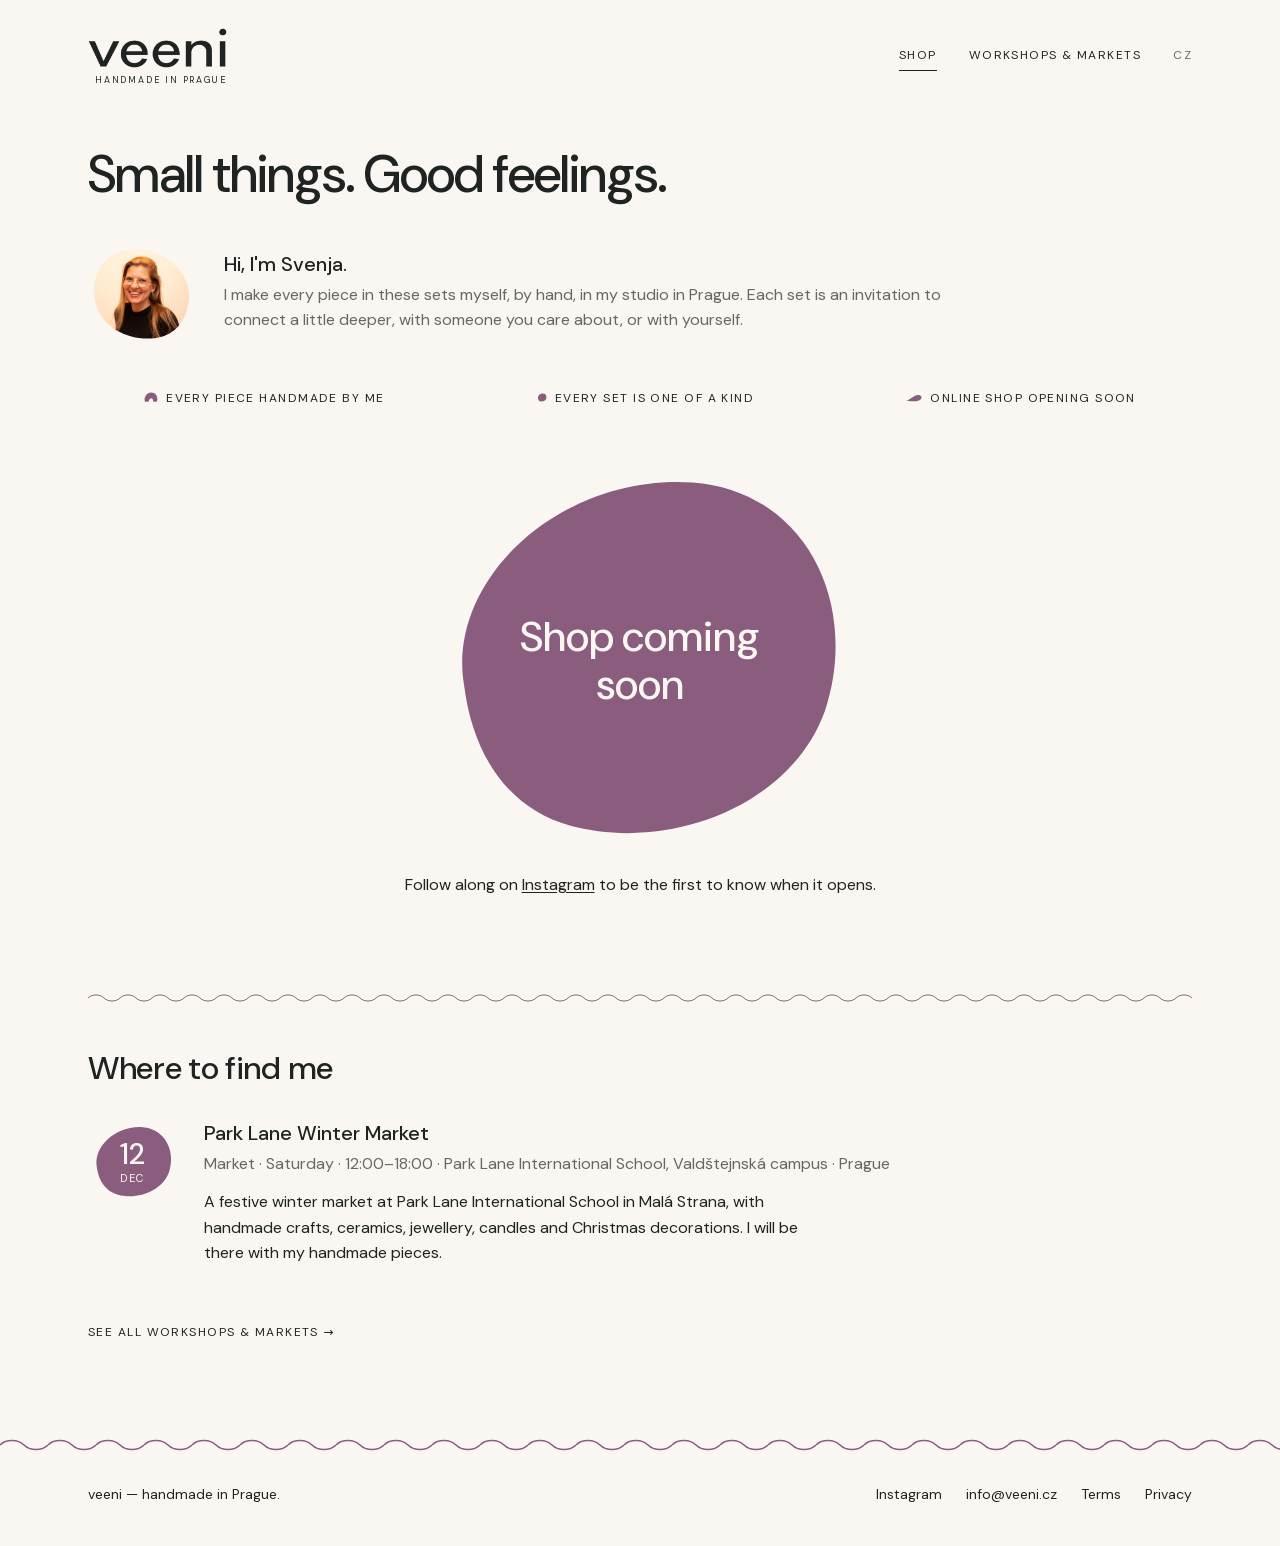
==== commit fc740d98: "Fix missing brace in the small-screen styles A rule inside @media (max-width: 800px) wasn't closed, " ====
--- a/index.html
+++ b/index.html
@@ -14,7 +14,7 @@
   <meta property="og:image:height" content="630">
   <meta name="twitter:card" content="summary_large_image">
   <link rel="icon" href="images/favicon-plum.svg?v=2" type="image/svg+xml">
-  <link rel="stylesheet" href="assets/style.css?v=118">
+  <link rel="stylesheet" href="assets/style.css?v=120">
 </head>
 <body data-page="shop" data-title="title.shop">
   <main class="wrap">
@@ -43,9 +43,9 @@
     </section>
   </main>
 
-  <script src="assets/config.js?v=118"></script>
-  <script src="assets/i18n.js?v=118"></script>
-  <script src="assets/site.js?v=118"></script>
-  <script src="assets/shop.js?v=118"></script>
+  <script src="assets/config.js?v=120"></script>
+  <script src="assets/i18n.js?v=120"></script>
+  <script src="assets/site.js?v=120"></script>
+  <script src="assets/shop.js?v=120"></script>
 </body>
 </html>
--- a/assets/style.css
+++ b/assets/style.css
@@ -1390,7 +1390,8 @@
   }
 
   .event h3 {
-  font-size: 20px;
+    font-size: 20px;
+  }
 }
 
 .event-meta {
@@ -1692,8 +1693,14 @@
 
 
 /* Coming soon (config.comingSoon): the note that stands in for the gift sets on the shop page. */
-.coming-soon { margin: 2.5rem 0 1rem; padding: 2rem 0; border-top: 1px solid var(--line); border-bottom: 1px solid var(--line); text-align: center; }
-.coming-soon h2 { margin: 0 0 0.5rem; }
+.coming-soon { margin: 3rem 0 2rem; text-align: center; }
+/* A big plum pebble with the words on it. */
+.coming-soon-shape { position: relative; display: grid; place-items: center; width: min(440px, 86vw); aspect-ratio: 100 / 90; margin: 0 auto 1.25rem; }
+.coming-soon-shape::before {
+  content: ""; position: absolute; inset: 0; background: var(--plum);
+  -webkit-mask: var(--shape-pebble) center / 100% 100% no-repeat; mask: var(--shape-pebble) center / 100% 100% no-repeat;
+}
+.coming-soon-shape h2 { position: relative; margin: 0.4em 0 0; padding: 0 18%; color: var(--paper); font-size: clamp(1.7rem, 5.5vw, 2.6rem); line-height: 1.15; }
 .coming-soon p { margin: 0; }
 .coming-soon a { text-decoration: underline; text-underline-offset: 0.15em; }
 .coming-soon-note { margin: 0.6rem 0 0; }
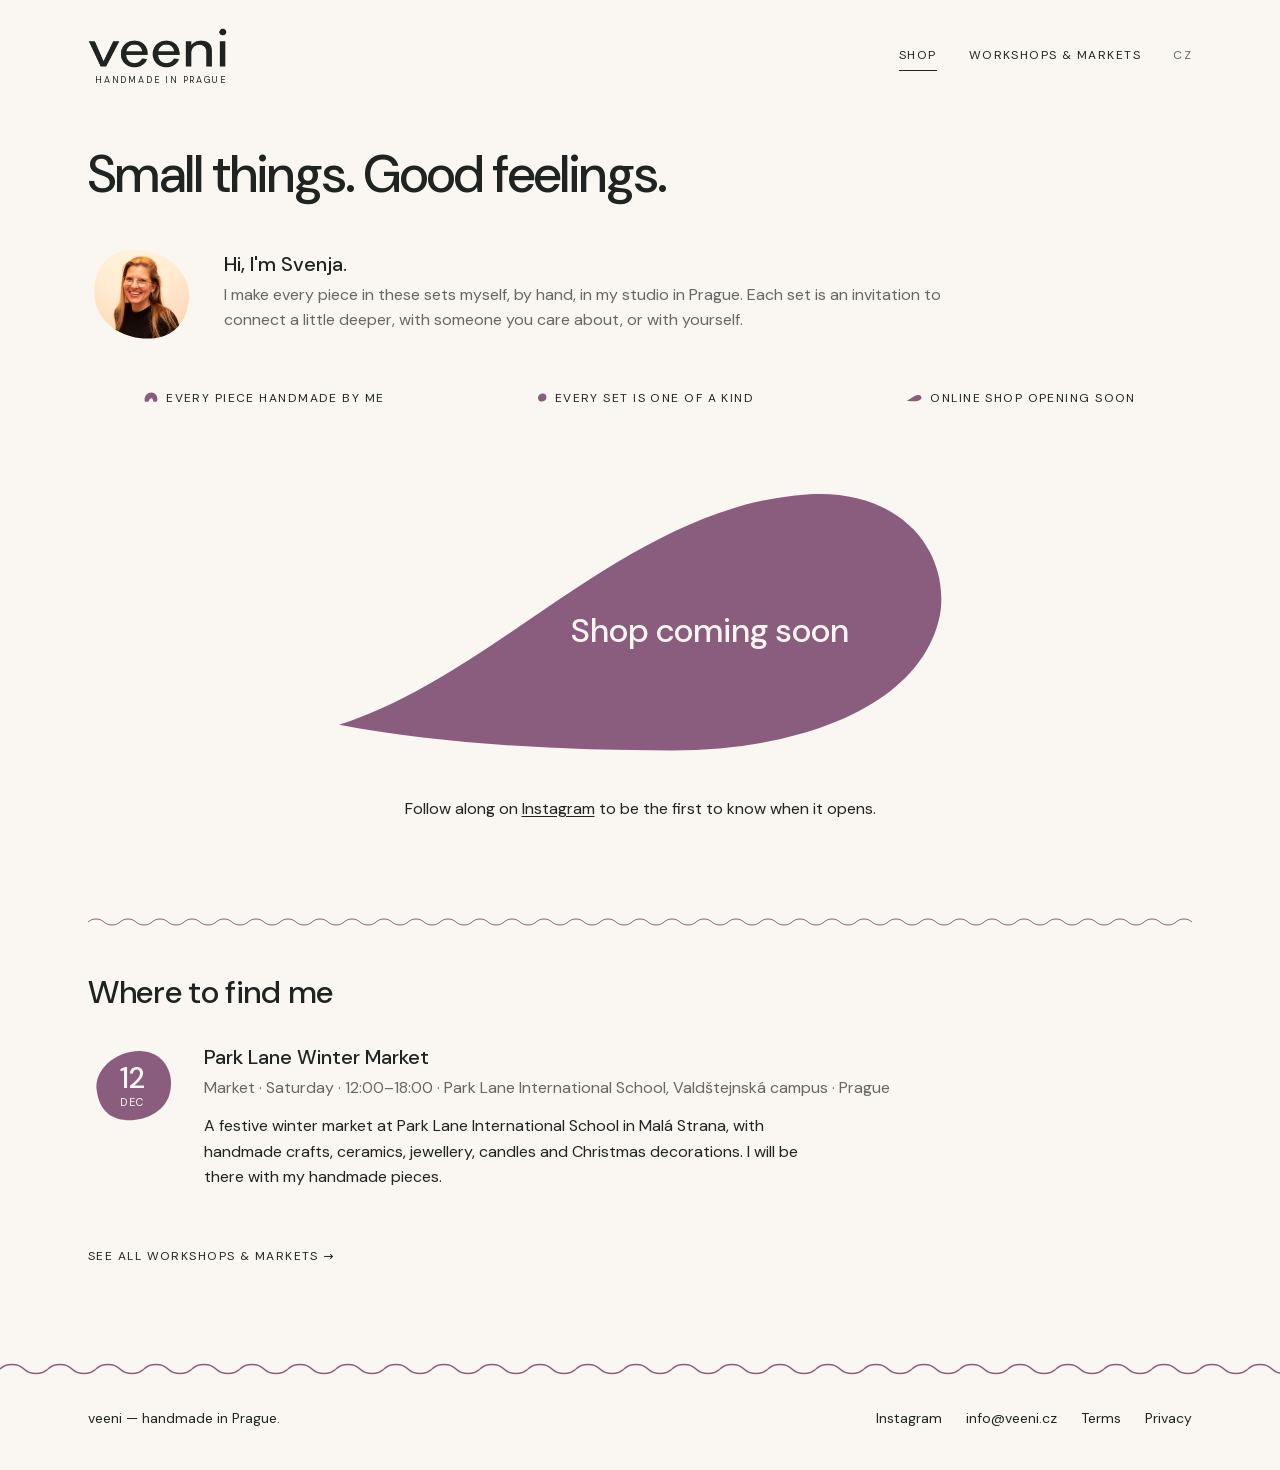
==== commit e90d800e: "Coming-soon note: the drop on wide screens, the pebble on phones Co-Authored-By: Claude Opus 5.5 <no" ====
--- a/index.html
+++ b/index.html
@@ -14,7 +14,7 @@
   <meta property="og:image:height" content="630">
   <meta name="twitter:card" content="summary_large_image">
   <link rel="icon" href="images/favicon-plum.svg?v=2" type="image/svg+xml">
-  <link rel="stylesheet" href="assets/style.css?v=120">
+  <link rel="stylesheet" href="assets/style.css?v=121">
 </head>
 <body data-page="shop" data-title="title.shop">
   <main class="wrap">
@@ -43,9 +43,9 @@
     </section>
   </main>
 
-  <script src="assets/config.js?v=120"></script>
-  <script src="assets/i18n.js?v=120"></script>
-  <script src="assets/site.js?v=120"></script>
-  <script src="assets/shop.js?v=120"></script>
+  <script src="assets/config.js?v=121"></script>
+  <script src="assets/i18n.js?v=121"></script>
+  <script src="assets/site.js?v=121"></script>
+  <script src="assets/shop.js?v=121"></script>
 </body>
 </html>
--- a/assets/style.css
+++ b/assets/style.css
@@ -1701,6 +1701,12 @@
   -webkit-mask: var(--shape-pebble) center / 100% 100% no-repeat; mask: var(--shape-pebble) center / 100% 100% no-repeat;
 }
 .coming-soon-shape h2 { position: relative; margin: 0.4em 0 0; padding: 0 18%; color: var(--paper); font-size: clamp(1.7rem, 5.5vw, 2.6rem); line-height: 1.15; }
+/* On wide screens the drop (leaf): wider and lower. Its body sits right of centre, so the words move with it. */
+@media (min-width: 801px) {
+  .coming-soon-shape { width: 640px; aspect-ratio: 100 / 50; }
+  .coming-soon-shape::before { -webkit-mask-image: var(--shape-leaf); mask-image: var(--shape-leaf); }
+  .coming-soon-shape h2 { margin: 0.9em 0 0; padding: 0 6% 0 28%; font-size: 2.1rem; }
+}
 .coming-soon p { margin: 0; }
 .coming-soon a { text-decoration: underline; text-underline-offset: 0.15em; }
 .coming-soon-note { margin: 0.6rem 0 0; }
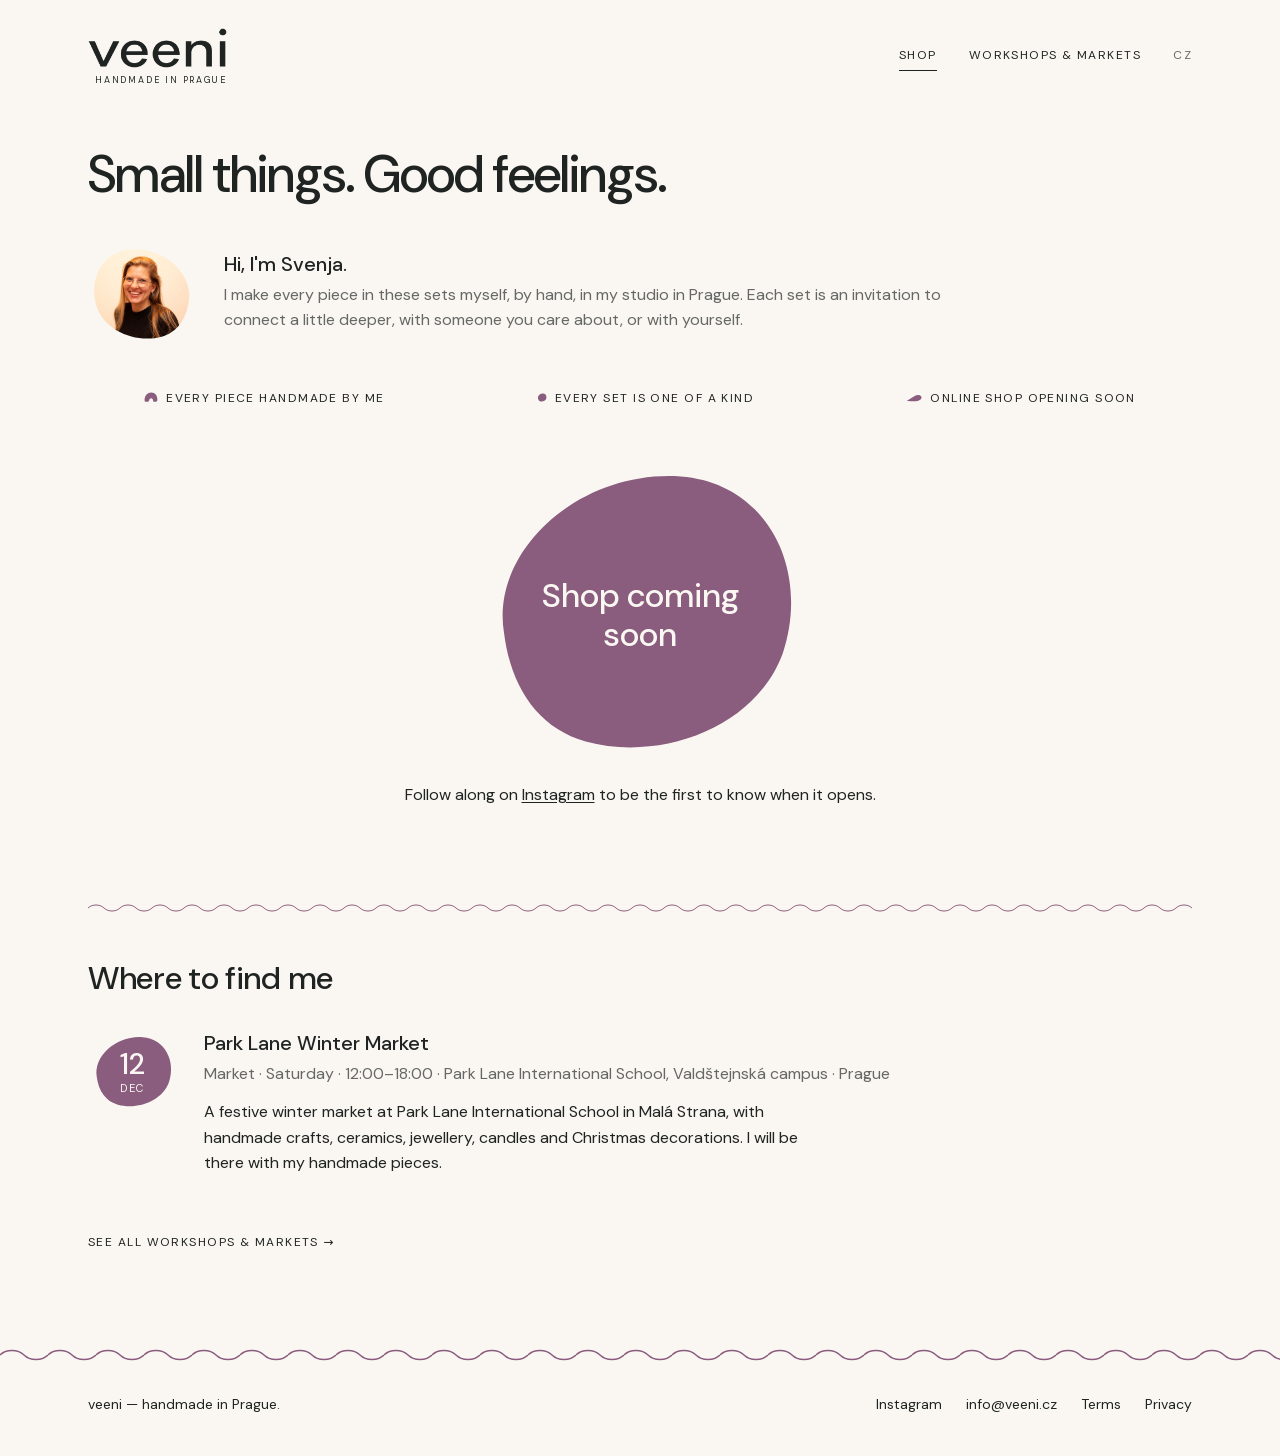
==== commit 29b85d37: "Coming-soon note: back to the pebble, a bit smaller Co-Authored-By: Claude Opus 5.5 <noreply@anthrop" ====
--- a/index.html
+++ b/index.html
@@ -14,7 +14,7 @@
   <meta property="og:image:height" content="630">
   <meta name="twitter:card" content="summary_large_image">
   <link rel="icon" href="images/favicon-plum.svg?v=2" type="image/svg+xml">
-  <link rel="stylesheet" href="assets/style.css?v=121">
+  <link rel="stylesheet" href="assets/style.css?v=122">
 </head>
 <body data-page="shop" data-title="title.shop">
   <main class="wrap">
@@ -43,9 +43,9 @@
     </section>
   </main>
 
-  <script src="assets/config.js?v=121"></script>
-  <script src="assets/i18n.js?v=121"></script>
-  <script src="assets/site.js?v=121"></script>
-  <script src="assets/shop.js?v=121"></script>
+  <script src="assets/config.js?v=122"></script>
+  <script src="assets/i18n.js?v=122"></script>
+  <script src="assets/site.js?v=122"></script>
+  <script src="assets/shop.js?v=122"></script>
 </body>
 </html>
--- a/assets/style.css
+++ b/assets/style.css
@@ -1695,18 +1695,12 @@
 /* Coming soon (config.comingSoon): the note that stands in for the gift sets on the shop page. */
 .coming-soon { margin: 3rem 0 2rem; text-align: center; }
 /* A big plum pebble with the words on it. */
-.coming-soon-shape { position: relative; display: grid; place-items: center; width: min(440px, 86vw); aspect-ratio: 100 / 90; margin: 0 auto 1.25rem; }
+.coming-soon-shape { position: relative; display: grid; place-items: center; width: min(340px, 76vw); aspect-ratio: 100 / 90; margin: 0 auto 1.25rem; }
 .coming-soon-shape::before {
   content: ""; position: absolute; inset: 0; background: var(--plum);
   -webkit-mask: var(--shape-pebble) center / 100% 100% no-repeat; mask: var(--shape-pebble) center / 100% 100% no-repeat;
 }
-.coming-soon-shape h2 { position: relative; margin: 0.4em 0 0; padding: 0 18%; color: var(--paper); font-size: clamp(1.7rem, 5.5vw, 2.6rem); line-height: 1.15; }
-/* On wide screens the drop (leaf): wider and lower. Its body sits right of centre, so the words move with it. */
-@media (min-width: 801px) {
-  .coming-soon-shape { width: 640px; aspect-ratio: 100 / 50; }
-  .coming-soon-shape::before { -webkit-mask-image: var(--shape-leaf); mask-image: var(--shape-leaf); }
-  .coming-soon-shape h2 { margin: 0.9em 0 0; padding: 0 6% 0 28%; font-size: 2.1rem; }
-}
+.coming-soon-shape h2 { position: relative; margin: 0.4em 0 0; padding: 0 18%; color: var(--paper); font-size: clamp(1.5rem, 4.5vw, 2.1rem); line-height: 1.15; }
 .coming-soon p { margin: 0; }
 .coming-soon a { text-decoration: underline; text-underline-offset: 0.15em; }
 .coming-soon-note { margin: 0.6rem 0 0; }
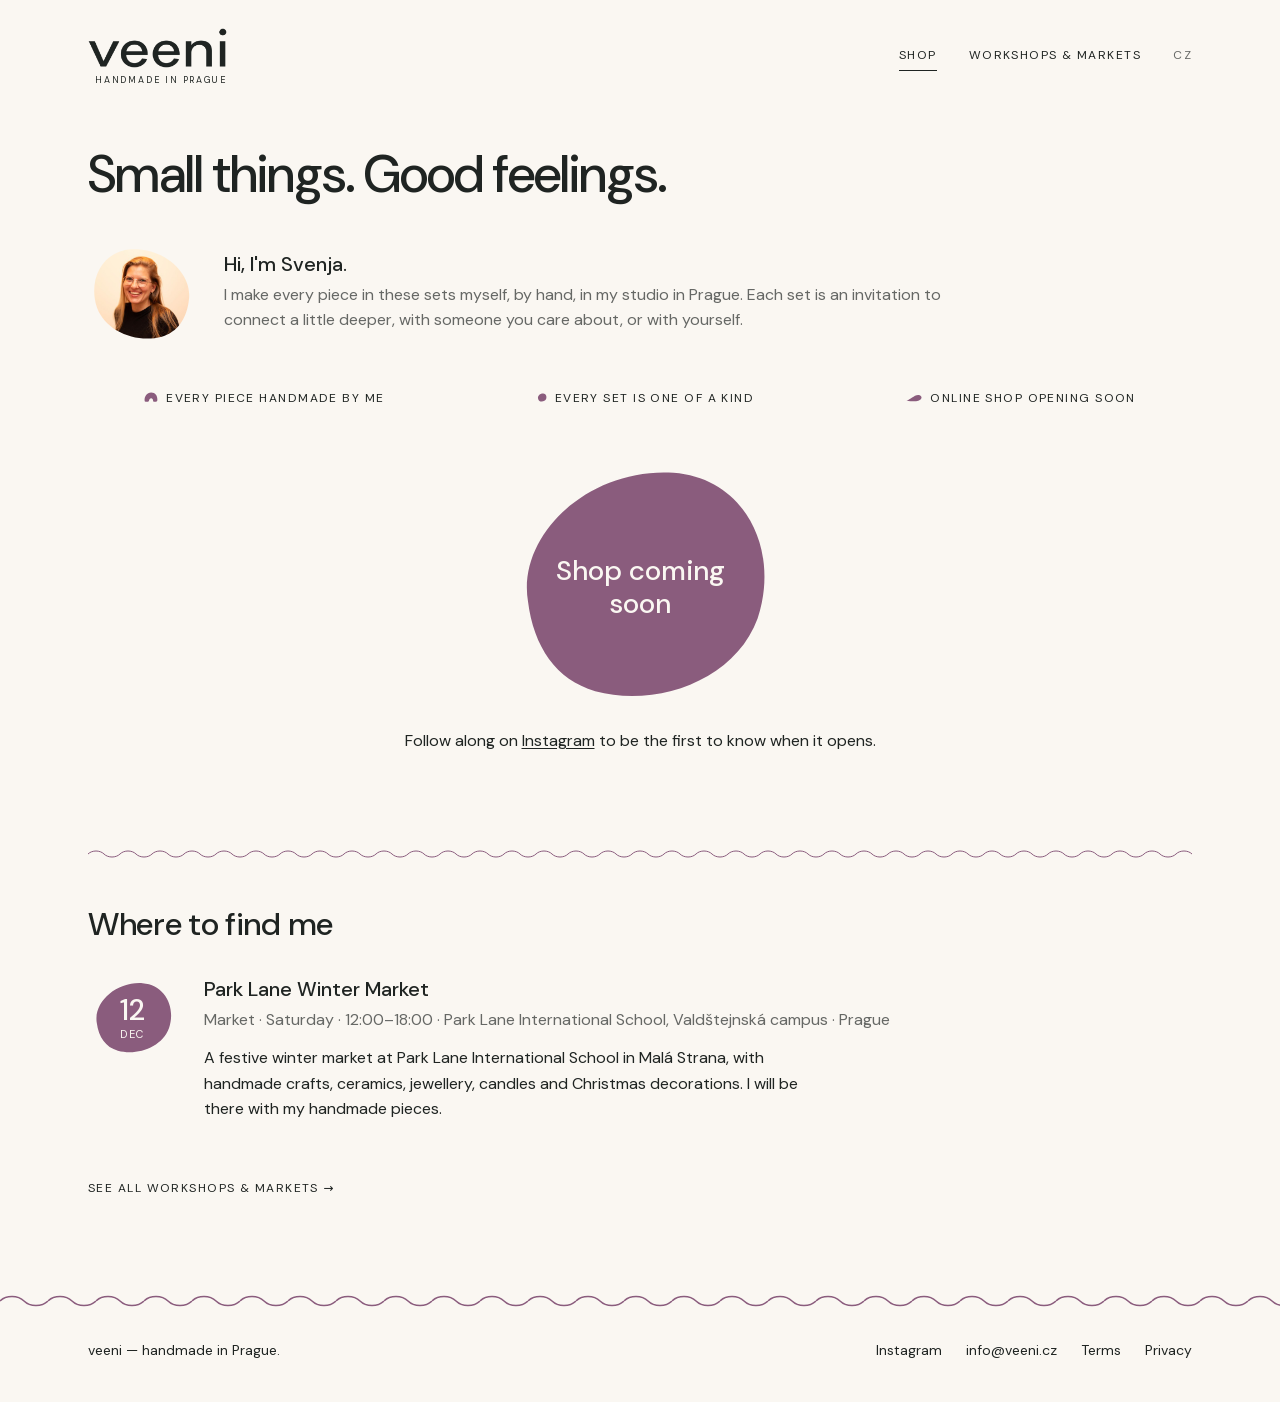
==== commit e59c9ae7: "Coming-soon pebble a bit smaller Co-Authored-By: Claude Opus 5.5 <noreply@anthropic.com>" ====
--- a/index.html
+++ b/index.html
@@ -14,7 +14,7 @@
   <meta property="og:image:height" content="630">
   <meta name="twitter:card" content="summary_large_image">
   <link rel="icon" href="images/favicon-plum.svg?v=2" type="image/svg+xml">
-  <link rel="stylesheet" href="assets/style.css?v=122">
+  <link rel="stylesheet" href="assets/style.css?v=123">
 </head>
 <body data-page="shop" data-title="title.shop">
   <main class="wrap">
@@ -43,9 +43,9 @@
     </section>
   </main>
 
-  <script src="assets/config.js?v=122"></script>
-  <script src="assets/i18n.js?v=122"></script>
-  <script src="assets/site.js?v=122"></script>
-  <script src="assets/shop.js?v=122"></script>
+  <script src="assets/config.js?v=123"></script>
+  <script src="assets/i18n.js?v=123"></script>
+  <script src="assets/site.js?v=123"></script>
+  <script src="assets/shop.js?v=123"></script>
 </body>
 </html>
--- a/assets/style.css
+++ b/assets/style.css
@@ -1695,12 +1695,12 @@
 /* Coming soon (config.comingSoon): the note that stands in for the gift sets on the shop page. */
 .coming-soon { margin: 3rem 0 2rem; text-align: center; }
 /* A big plum pebble with the words on it. */
-.coming-soon-shape { position: relative; display: grid; place-items: center; width: min(340px, 76vw); aspect-ratio: 100 / 90; margin: 0 auto 1.25rem; }
+.coming-soon-shape { position: relative; display: grid; place-items: center; width: min(280px, 64vw); aspect-ratio: 100 / 90; margin: 0 auto 1.25rem; }
 .coming-soon-shape::before {
   content: ""; position: absolute; inset: 0; background: var(--plum);
   -webkit-mask: var(--shape-pebble) center / 100% 100% no-repeat; mask: var(--shape-pebble) center / 100% 100% no-repeat;
 }
-.coming-soon-shape h2 { position: relative; margin: 0.4em 0 0; padding: 0 18%; color: var(--paper); font-size: clamp(1.5rem, 4.5vw, 2.1rem); line-height: 1.15; }
+.coming-soon-shape h2 { position: relative; margin: 0.4em 0 0; padding: 0 18%; color: var(--paper); font-size: clamp(1.35rem, 4vw, 1.75rem); line-height: 1.15; }
 .coming-soon p { margin: 0; }
 .coming-soon a { text-decoration: underline; text-underline-offset: 0.15em; }
 .coming-soon-note { margin: 0.6rem 0 0; }
